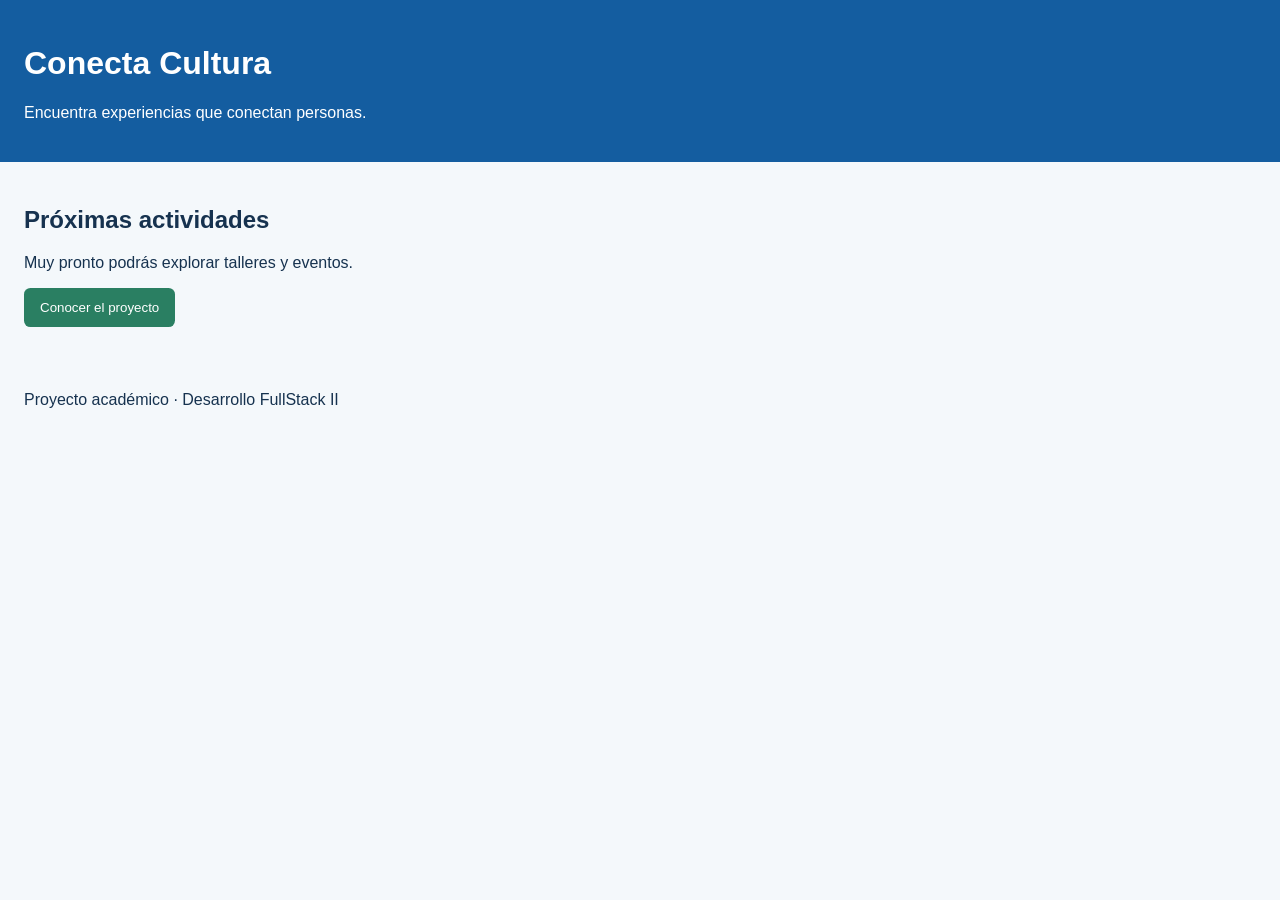
==== index.html @ 70ed10a1 "chore: crear estructura inicial del proyecto" ====
<!DOCTYPE html>
<html lang="es">
<head>
    <meta charset="UTF-8">
    <meta name="viewport" content="width=device-width, initial-scale=1.0">
    <meta name="description" content="Actividades y talleres de Conecta Cultura">
    <title>Conecta Cultura | Inicio</title>
    <link rel="stylesheet" href="assets/css/estilos.css">
</head>

<body>
    <header>
        <h1>Conecta Cultura</h1>
        <p>Encuentra experiencias que conectan personas.</p>
    </header>

    <main>
        <section>
            <h2>Próximas actividades</h2>
            <p>Muy pronto podrás explorar talleres y eventos.</p>
            <button id="boton-bienvenida" type="button">
                Conocer el proyecto
            </button>
        </section>
    </main>

    <footer>
        <p>Proyecto académico · Desarrollo FullStack II</p>
    </footer>

    <script src="assets/js/app.js"></script>
</body>
</html>
---- assets/css/estilos.css ----
* {
    box-sizing: border-box;
}

body {
    margin: 0;
    font-family: Arial, sans-serif;
    color: #16324f;
    background-color: #f4f8fb;
}

header,
main,
footer {
    padding: 1.5rem;
}

header {
    color: #ffffff;
    background-color: #145da0;
}

button {
    padding: 0.75rem 1rem;
    color: #ffffff;
    background-color: #2a7f62;
    border: 0;
    border-radius: 0.4rem;
    cursor: pointer;
}
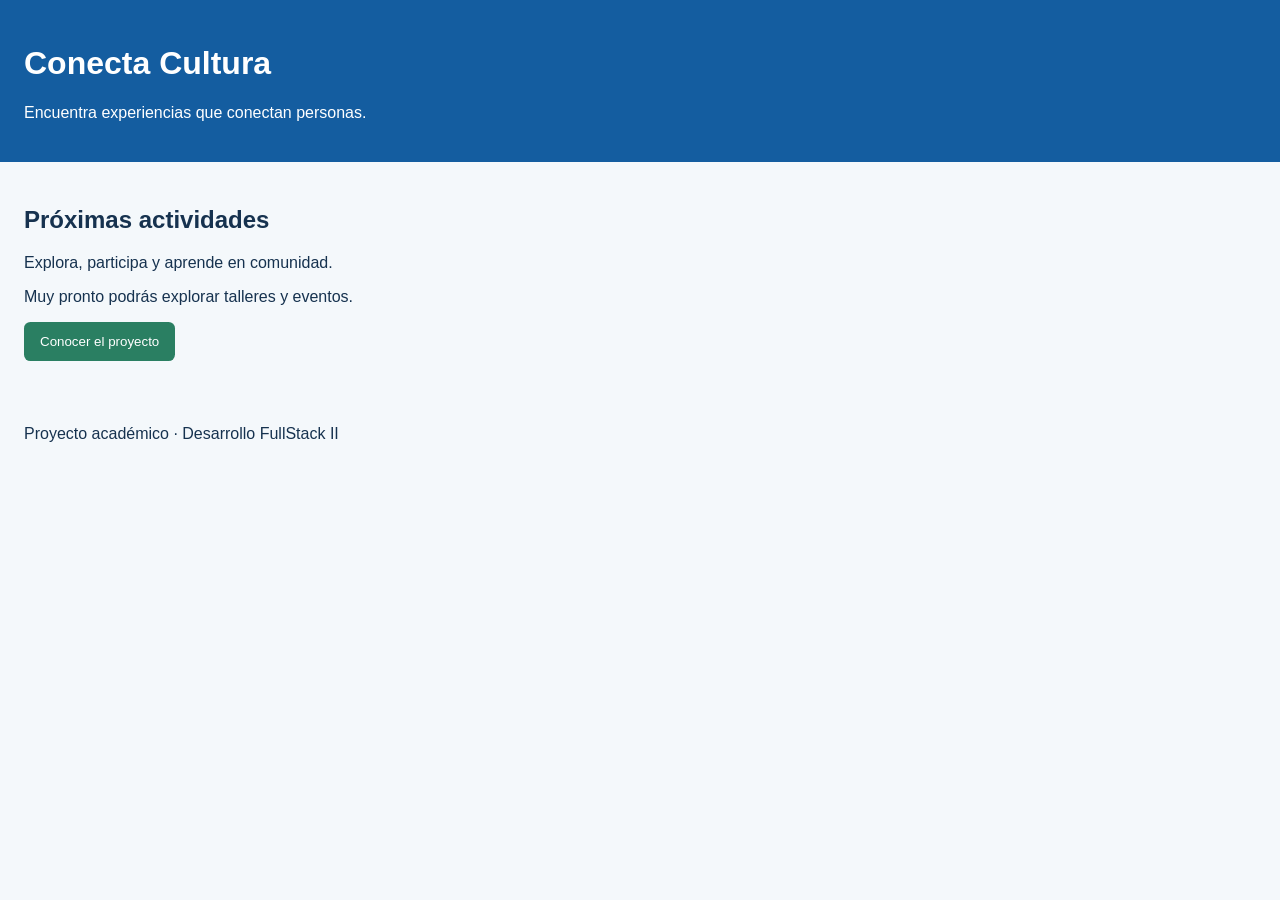
==== commit 66296537: "feat: agregar mensaje principal de la plataforma" ====
--- a/index.html
+++ b/index.html
@@ -17,6 +17,7 @@
     <main>
         <section>
             <h2>Próximas actividades</h2>
+            <p class="mensaje-inicial">Explora, participa y aprende en comunidad.</p>
             <p>Muy pronto podrás explorar talleres y eventos.</p>
             <button id="boton-bienvenida" type="button">
                 Conocer el proyecto
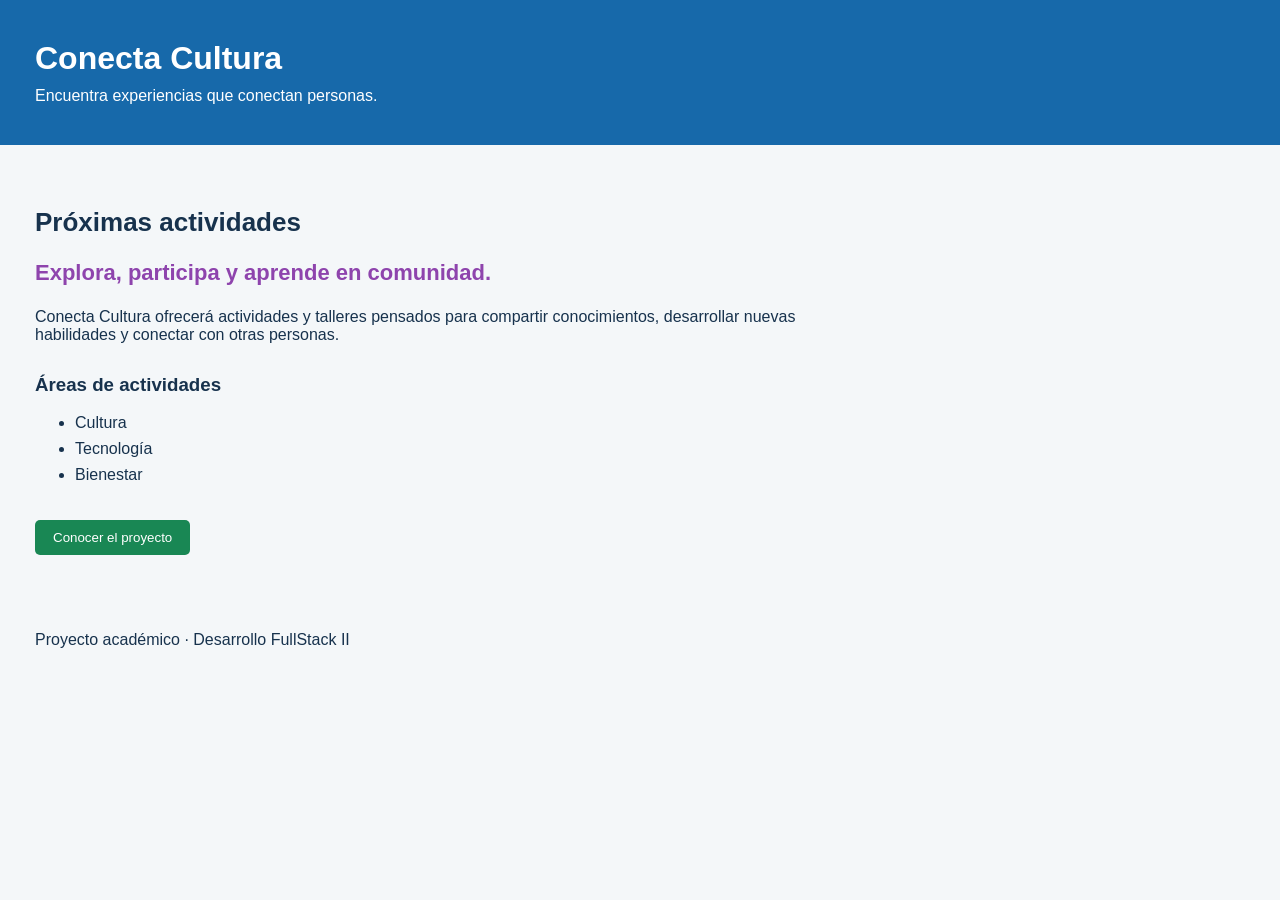
==== commit 4bb652f4: "feat: personalizar contenido inicial" ====
--- a/index.html
+++ b/index.html
@@ -9,6 +9,7 @@
 </head>
 
 <body>
+
     <header>
         <h1>Conecta Cultura</h1>
         <p>Encuentra experiencias que conectan personas.</p>
@@ -17,8 +18,25 @@
     <main>
         <section>
             <h2>Próximas actividades</h2>
-            <p class="mensaje-inicial">Explora, participa y aprende en comunidad.</p>
-            <p>Muy pronto podrás explorar talleres y eventos.</p>
+
+            <p class="mensaje-inicial">
+                Explora, participa y aprende en comunidad.
+            </p>
+
+            <p>
+                Conecta Cultura ofrecerá actividades y talleres pensados
+                para compartir conocimientos, desarrollar nuevas habilidades
+                y conectar con otras personas.
+            </p>
+
+            <h3>Áreas de actividades</h3>
+
+            <ul>
+                <li>Cultura</li>
+                <li>Tecnología</li>
+                <li>Bienestar</li>
+            </ul>
+
             <button id="boton-bienvenida" type="button">
                 Conocer el proyecto
             </button>
@@ -30,5 +48,6 @@
     </footer>
 
     <script src="assets/js/app.js"></script>
+
 </body>
 </html>
--- a/assets/css/estilos.css
+++ b/assets/css/estilos.css
@@ -1,30 +1,66 @@
-* {
-    box-sizing: border-box;
-}
-
 body {
     margin: 0;
     font-family: Arial, sans-serif;
-    color: #16324f;
-    background-color: #f4f8fb;
-}
-
-header,
-main,
-footer {
-    padding: 1.5rem;
+    background-color: #f4f7f9;
+    color: #17324d;
 }
 
 header {
-    color: #ffffff;
-    background-color: #145da0;
+    background-color: #1769aa;
+    color: white;
+    padding: 40px 35px;
+}
+
+header h1 {
+    margin: 0 0 10px;
+    font-size: 32px;
+}
+
+header p {
+    margin: 0;
+    font-size: 16px;
+}
+
+main {
+    padding: 40px 35px;
+}
+
+section {
+    max-width: 800px;
+}
+
+h2 {
+    font-size: 26px;
+}
+
+h3 {
+    margin-top: 30px;
+}
+
+.mensaje-inicial {
+    font-size: 22px;
+    color: #8e44ad;
+    font-weight: bold;
+}
+
+li {
+    margin-bottom: 8px;
 }
 
 button {
-    padding: 0.75rem 1rem;
-    color: #ffffff;
-    background-color: #2a7f62;
-    border: 0;
-    border-radius: 0.4rem;
+    margin-top: 20px;
+    padding: 10px 18px;
+    border: none;
+    border-radius: 5px;
+    background-color: #198754;
+    color: white;
     cursor: pointer;
+}
+
+button:hover {
+    background-color: #146c43;
+}
+
+footer {
+    padding: 20px 35px;
 }
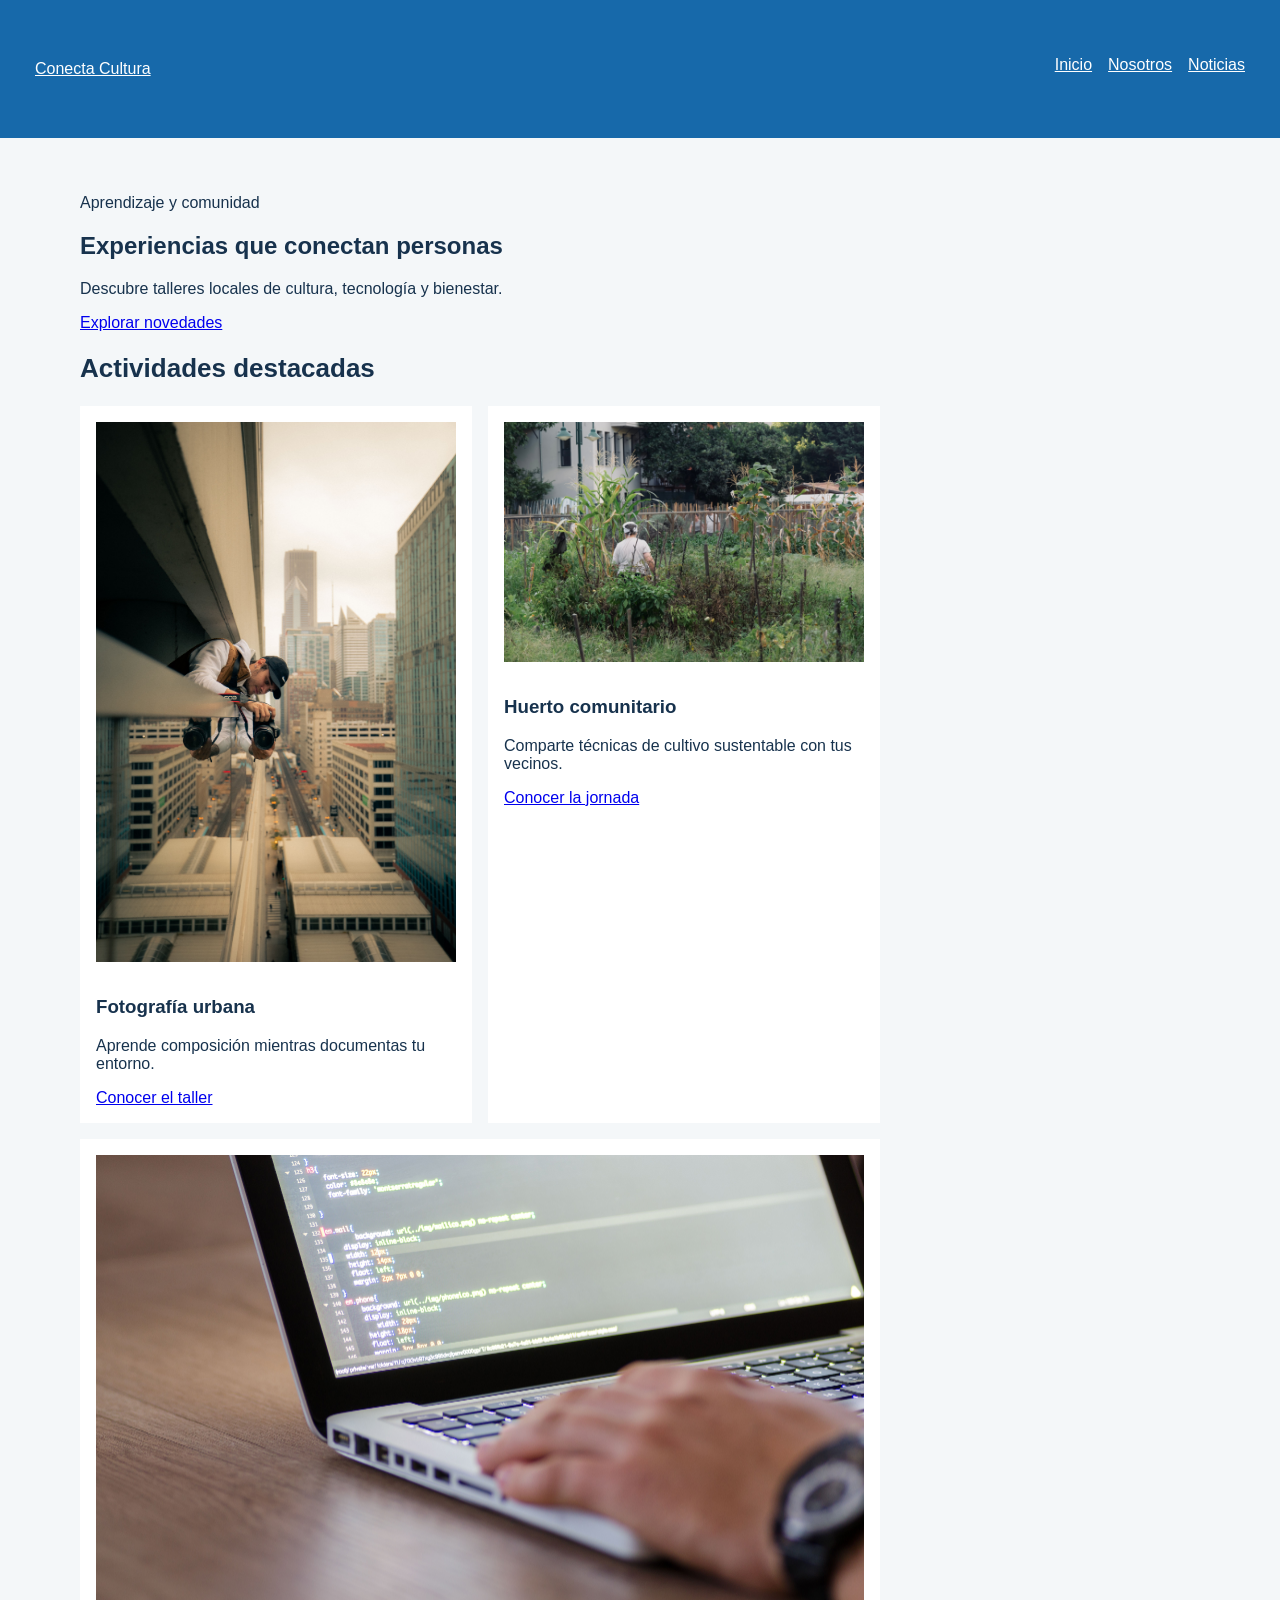
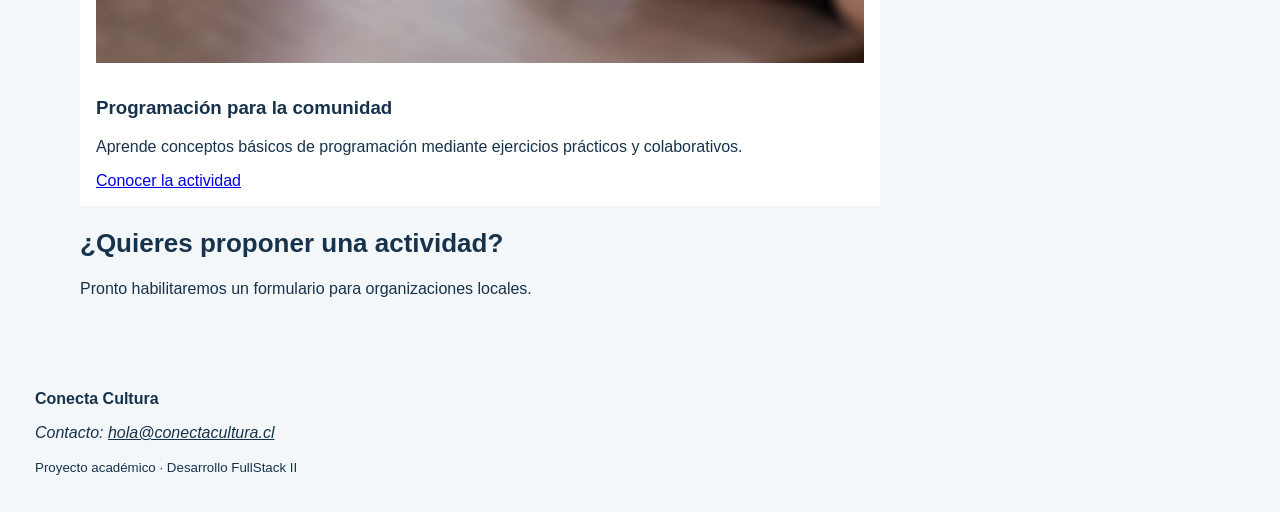
==== commit c05aa1df: "wip: avanzar guia 2" ====
--- a/index.html
+++ b/index.html
@@ -3,48 +3,173 @@
 <head>
     <meta charset="UTF-8">
     <meta name="viewport" content="width=device-width, initial-scale=1.0">
-    <meta name="description" content="Actividades y talleres de Conecta Cultura">
-    <title>Conecta Cultura | Inicio</title>
+    <meta name="description" content="Talleres y actividades de Conecta Cultura">
+    <title>Inicio | Conecta Cultura</title>
     <link rel="stylesheet" href="assets/css/estilos.css">
 </head>
 
 <body>
 
-    <header>
-        <h1>Conecta Cultura</h1>
-        <p>Encuentra experiencias que conectan personas.</p>
+    <a class="salto-contenido" href="#contenido-principal">
+        Ir al contenido
+    </a>
+
+    <header class="cabecera-sitio">
+
+        <a class="marca" href="index.html">
+            Conecta Cultura
+        </a>
+
+        <nav aria-label="Navegación principal">
+            <ul class="menu">
+                <li>
+                    <a href="index.html" aria-current="page">
+                        Inicio
+                    </a>
+                </li>
+
+                <li>
+                    <a href="nosotros.html">
+                        Nosotros
+                    </a>
+                </li>
+
+                <li>
+                    <a href="noticias.html">
+                        Noticias
+                    </a>
+                </li>
+            </ul>
+        </nav>
+
     </header>
 
-    <main>
-        <section>
-            <h2>Próximas actividades</h2>
+    <main id="contenido-principal">
 
-            <p class="mensaje-inicial">
-                Explora, participa y aprende en comunidad.
+        <section class="presentacion">
+
+            <p class="etiqueta">
+                Aprendizaje y comunidad
             </p>
 
+            <h1>
+                Experiencias que conectan personas
+            </h1>
+
             <p>
-                Conecta Cultura ofrecerá actividades y talleres pensados
-                para compartir conocimientos, desarrollar nuevas habilidades
-                y conectar con otras personas.
+                Descubre talleres locales de cultura, tecnología y bienestar.
             </p>
 
-            <h3>Áreas de actividades</h3>
+            <a class="boton" href="noticias.html">
+                Explorar novedades
+            </a>
 
-            <ul>
-                <li>Cultura</li>
-                <li>Tecnología</li>
-                <li>Bienestar</li>
-            </ul>
+        </section>
 
-            <button id="boton-bienvenida" type="button">
-                Conocer el proyecto
-            </button>
+        <section aria-labelledby="titulo-actividades">
+
+            <h2 id="titulo-actividades">
+                Actividades destacadas
+            </h2>
+
+            <div class="grilla-tarjetas">
+
+                <article class="tarjeta">
+
+                    <img
+                        src="assets/img/fotografia.jpg"
+                        alt="Participantes fotografiando edificios del barrio"
+                    >
+
+                    <h3>
+                        Fotografía urbana
+                    </h3>
+
+                    <p>
+                        Aprende composición mientras documentas tu entorno.
+                    </p>
+
+                    <a href="noticia-detalle-1.html">
+                        Conocer el taller
+                    </a>
+
+                </article>
+
+                <article class="tarjeta">
+
+                    <img
+                        src="assets/img/huerto.jpg"
+                        alt="Manos plantando una hierba en un huerto comunitario"
+                    >
+
+                    <h3>
+                        Huerto comunitario
+                    </h3>
+
+                    <p>
+                        Comparte técnicas de cultivo sustentable con tus vecinos.
+                    </p>
+
+                    <a href="noticia-detalle-2.html">
+                        Conocer la jornada
+                    </a>
+
+                </article>
+                <article class="tarjeta">
+
+    <img
+        src="assets/img/programacion.jpg"
+        alt="Persona trabajando con código en un computador durante una actividad de programación"
+    >
+
+    <h3>Programación para la comunidad</h3>
+
+    <p>
+        Aprende conceptos básicos de programación mediante ejercicios
+        prácticos y colaborativos.
+    </p>
+
+    <a href="noticias.html">Conocer la actividad</a>
+
+</article>
+
+            </div>
+
         </section>
+
+        <aside class="aviso" aria-labelledby="titulo-aviso">
+
+            <h2 id="titulo-aviso">
+                ¿Quieres proponer una actividad?
+            </h2>
+
+            <p>
+                Pronto habilitaremos un formulario para organizaciones locales.
+            </p>
+
+        </aside>
+
     </main>
 
-    <footer>
-        <p>Proyecto académico · Desarrollo FullStack II</p>
+    <footer class="pie-sitio">
+
+        <p>
+            <strong>Conecta Cultura</strong>
+        </p>
+
+        <address>
+            Contacto:
+            <a href="mailto:hola@conectacultura.cl">
+                hola@conectacultura.cl
+            </a>
+        </address>
+
+        <p>
+            <small>
+                Proyecto académico · Desarrollo FullStack II
+            </small>
+        </p>
+
     </footer>
 
     <script src="assets/js/app.js"></script>
--- a/assets/css/estilos.css
+++ b/assets/css/estilos.css
@@ -63,4 +63,55 @@
 
 footer {
     padding: 20px 35px;
+}
+.cabecera-sitio,
+.menu,
+.grilla-tarjetas {
+    display: flex;
+    gap: 1rem;
+}
+
+.cabecera-sitio {
+    align-items: center;
+    justify-content: space-between;
+}
+
+.menu {
+    padding: 0;
+    list-style: none;
+}
+
+.marca,
+.menu a,
+.pie-sitio a {
+    color: inherit;
+}
+
+main {
+    max-width: 70rem;
+    margin-inline: auto;
+}
+
+.grilla-tarjetas {
+    flex-wrap: wrap;
+}
+
+.tarjeta {
+    flex: 1 1 18rem;
+    padding: 1rem;
+    background: #ffffff;
+}
+
+img {
+    max-width: 100%;
+    height: auto;
+}
+
+.salto-contenido {
+    position: absolute;
+    left: -10000px;
+}
+
+.salto-contenido:focus {
+    position: static;
 }
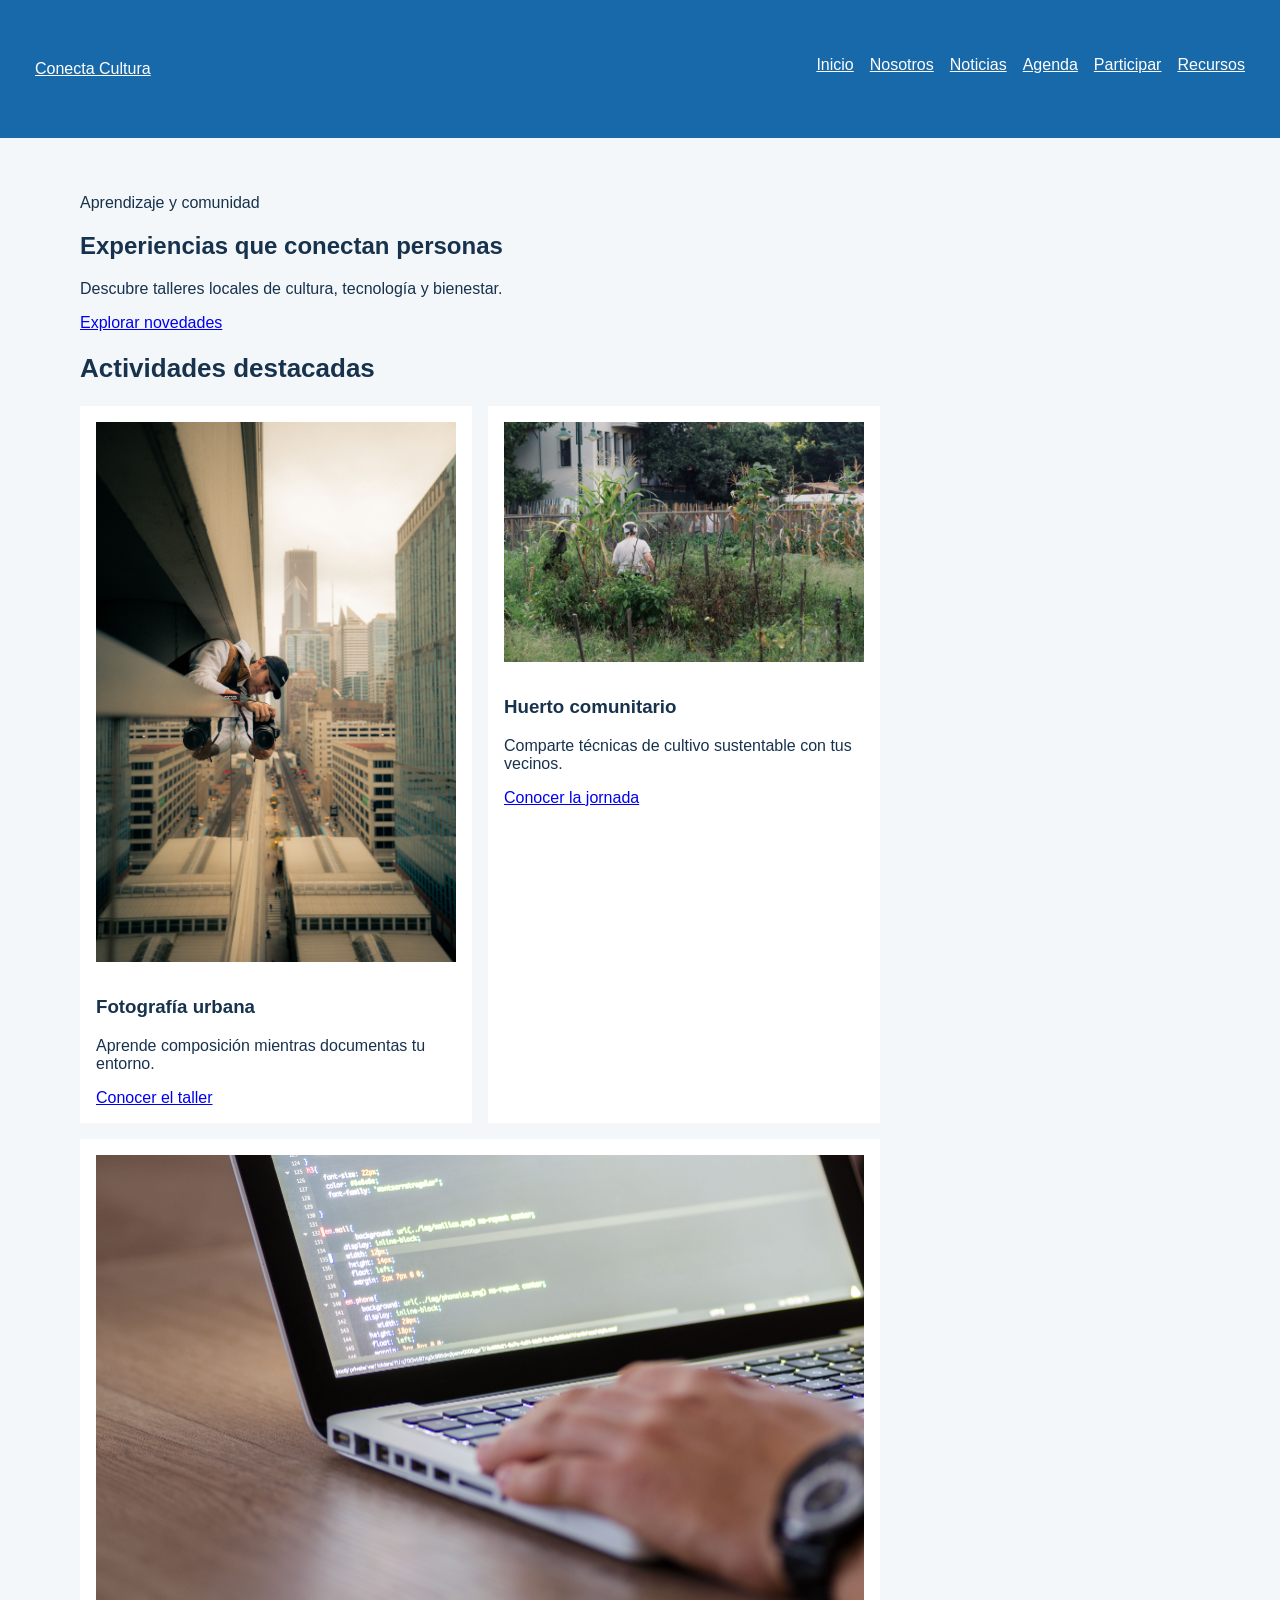
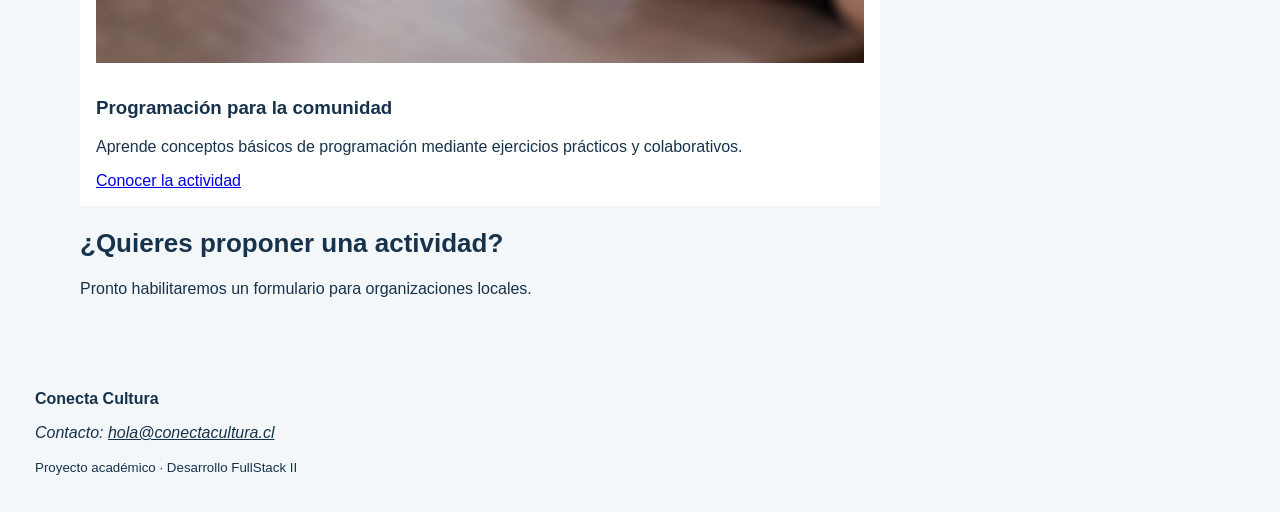
==== commit 4e898a07: "feat: completar guía 3" ====
--- a/index.html
+++ b/index.html
@@ -22,24 +22,30 @@
 
         <nav aria-label="Navegación principal">
             <ul class="menu">
-                <li>
-                    <a href="index.html" aria-current="page">
-                        Inicio
-                    </a>
-                </li>
+    <li>
+        <a href="index.html" aria-current="page">Inicio</a>
+    </li>
 
-                <li>
-                    <a href="nosotros.html">
-                        Nosotros
-                    </a>
-                </li>
+    <li>
+        <a href="nosotros.html">Nosotros</a>
+    </li>
 
-                <li>
-                    <a href="noticias.html">
-                        Noticias
-                    </a>
-                </li>
-            </ul>
+    <li>
+        <a href="noticias.html">Noticias</a>
+    </li>
+
+    <li>
+        <a href="agenda.html">Agenda</a>
+    </li>
+
+    <li>
+        <a href="participar.html">Participar</a>
+    </li>
+
+    <li>
+        <a href="recursos.html">Recursos</a>
+    </li>
+</ul>
         </nav>
 
     </header>
--- a/assets/css/estilos.css
+++ b/assets/css/estilos.css
@@ -114,4 +114,70 @@
 
 .salto-contenido:focus {
     position: static;
+}
+.tabla-contenedor {
+    max-width: 100%;
+    overflow-x: auto;
+}
+
+table {
+    width: 100%;
+    border-collapse: collapse;
+    background-color: #ffffff;
+}
+
+caption {
+    padding: 0.75rem;
+    font-weight: bold;
+    text-align: left;
+}
+
+th,
+td {
+    padding: 0.75rem;
+    border: 1px solid #b8c4cf;
+    text-align: left;
+}
+
+thead {
+    color: #ffffff;
+    background-color: #145da0;
+}
+.formulario {
+    display: grid;
+    gap: 1rem;
+    max-width: 42rem;
+}
+
+.formulario fieldset {
+    display: grid;
+    gap: 0.75rem;
+    padding: 1rem;
+    border: 1px solid #b8c4cf;
+}
+
+.formulario input,
+.formulario select,
+.formulario textarea {
+    width: 100%;
+    padding: 0.7rem;
+    font: inherit;
+}
+
+.formulario input[type="radio"],
+.formulario input[type="checkbox"] {
+    width: auto;
+}
+.mensaje-confirmacion {
+    max-width: 42rem;
+    padding: 2rem 0;
+}
+.recurso-video {
+    max-width: 50rem;
+}
+
+.recurso-video iframe {
+    width: 100%;
+    aspect-ratio: 16 / 9;
+    border: 0;
 }
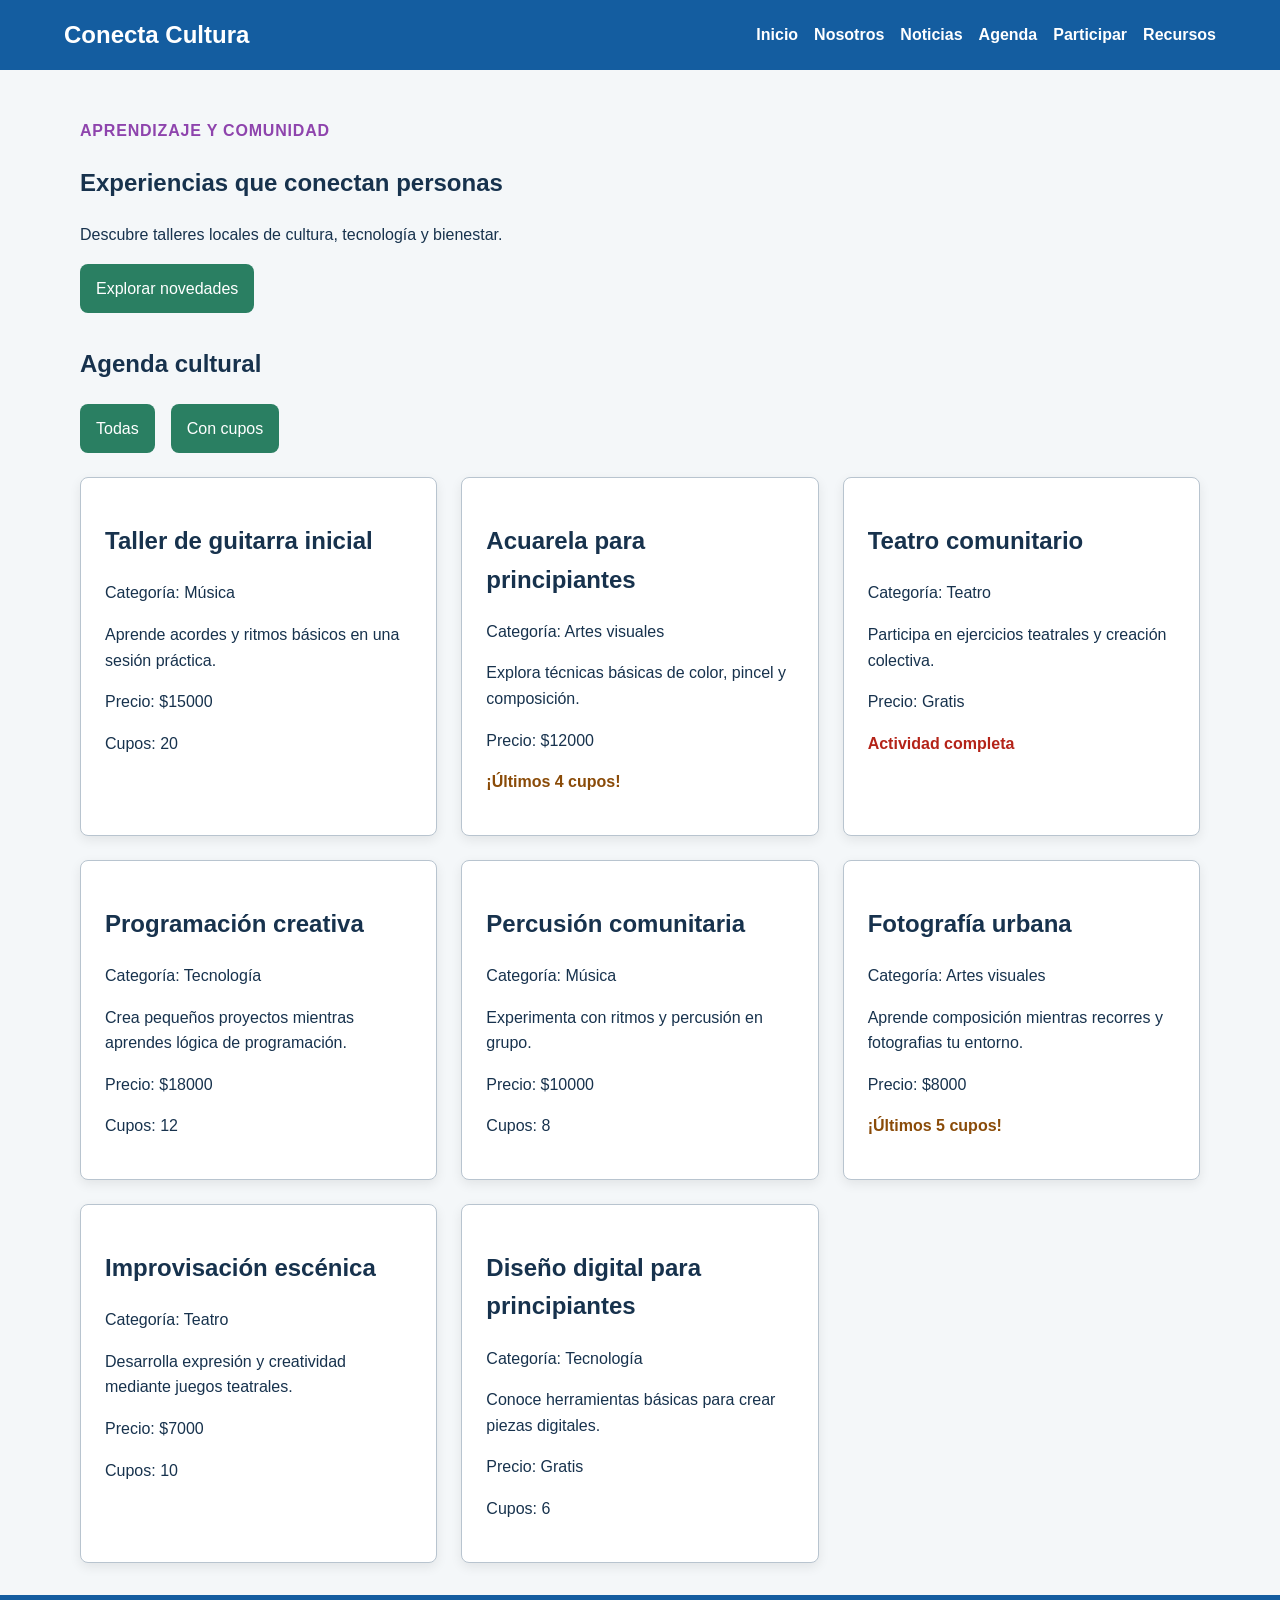
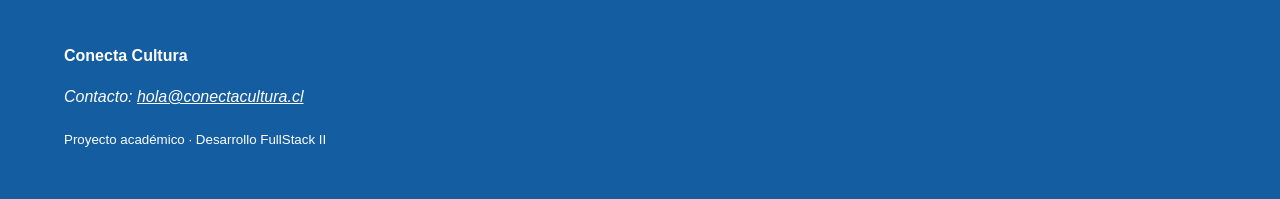
==== commit 08e4f012: "feat: agregar menú adaptable y cartelera dinámica" ====
--- a/index.html
+++ b/index.html
@@ -10,42 +10,36 @@
 
 <body>
 
-    <a class="salto-contenido" href="#contenido-principal">
-        Ir al contenido
-    </a>
-
     <header class="cabecera-sitio">
 
         <a class="marca" href="index.html">
             Conecta Cultura
         </a>
 
-        <nav aria-label="Navegación principal">
-            <ul class="menu">
-    <li>
-        <a href="index.html" aria-current="page">Inicio</a>
-    </li>
+        <button
+            id="boton-menu"
+            class="boton-menu"
+            type="button"
+            aria-controls="menu-principal"
+            aria-expanded="false"
+            aria-label="Abrir menú"
+        >
+            ☰
+        </button>
 
-    <li>
-        <a href="nosotros.html">Nosotros</a>
-    </li>
-
-    <li>
-        <a href="noticias.html">Noticias</a>
-    </li>
-
-    <li>
-        <a href="agenda.html">Agenda</a>
-    </li>
-
-    <li>
-        <a href="participar.html">Participar</a>
-    </li>
-
-    <li>
-        <a href="recursos.html">Recursos</a>
-    </li>
-</ul>
+        <nav
+            id="menu-principal"
+            class="menu"
+            aria-label="Navegación principal"
+        >
+            <ul>
+                <li><a href="index.html">Inicio</a></li>
+                <li><a href="nosotros.html">Nosotros</a></li>
+                <li><a href="noticias.html">Noticias</a></li>
+                <li><a href="agenda.html">Agenda</a></li>
+                <li><a href="participar.html">Participar</a></li>
+                <li><a href="recursos.html">Recursos</a></li>
+            </ul>
         </nav>
 
     </header>
@@ -53,10 +47,7 @@
     <main id="contenido-principal">
 
         <section class="presentacion">
-
-            <p class="etiqueta">
-                Aprendizaje y comunidad
-            </p>
+            <p class="etiqueta">Aprendizaje y comunidad</p>
 
             <h1>
                 Experiencias que conectan personas
@@ -69,91 +60,27 @@
             <a class="boton" href="noticias.html">
                 Explorar novedades
             </a>
+        </section>
+
+        <section aria-labelledby="titulo-cartelera">
+
+            <h1 id="titulo-cartelera">
+                Agenda cultural
+            </h1>
+
+            <div class="filtros">
+                <button id="mostrar-todas" type="button">
+                    Todas
+                </button>
+
+                <button id="mostrar-disponibles" type="button">
+                    Con cupos
+                </button>
+            </div>
+
+            <section id="cartelera" class="grilla-tarjetas"></section>
 
         </section>
-
-        <section aria-labelledby="titulo-actividades">
-
-            <h2 id="titulo-actividades">
-                Actividades destacadas
-            </h2>
-
-            <div class="grilla-tarjetas">
-
-                <article class="tarjeta">
-
-                    <img
-                        src="assets/img/fotografia.jpg"
-                        alt="Participantes fotografiando edificios del barrio"
-                    >
-
-                    <h3>
-                        Fotografía urbana
-                    </h3>
-
-                    <p>
-                        Aprende composición mientras documentas tu entorno.
-                    </p>
-
-                    <a href="noticia-detalle-1.html">
-                        Conocer el taller
-                    </a>
-
-                </article>
-
-                <article class="tarjeta">
-
-                    <img
-                        src="assets/img/huerto.jpg"
-                        alt="Manos plantando una hierba en un huerto comunitario"
-                    >
-
-                    <h3>
-                        Huerto comunitario
-                    </h3>
-
-                    <p>
-                        Comparte técnicas de cultivo sustentable con tus vecinos.
-                    </p>
-
-                    <a href="noticia-detalle-2.html">
-                        Conocer la jornada
-                    </a>
-
-                </article>
-                <article class="tarjeta">
-
-    <img
-        src="assets/img/programacion.jpg"
-        alt="Persona trabajando con código en un computador durante una actividad de programación"
-    >
-
-    <h3>Programación para la comunidad</h3>
-
-    <p>
-        Aprende conceptos básicos de programación mediante ejercicios
-        prácticos y colaborativos.
-    </p>
-
-    <a href="noticias.html">Conocer la actividad</a>
-
-</article>
-
-            </div>
-
-        </section>
-
-        <aside class="aviso" aria-labelledby="titulo-aviso">
-
-            <h2 id="titulo-aviso">
-                ¿Quieres proponer una actividad?
-            </h2>
-
-            <p>
-                Pronto habilitaremos un formulario para organizaciones locales.
-            </p>
-
-        </aside>
 
     </main>
 
@@ -179,6 +106,7 @@
     </footer>
 
     <script src="assets/js/app.js"></script>
+    <script src="assets/js/menu.js"></script>
 
 </body>
 </html>
--- a/assets/css/estilos.css
+++ b/assets/css/estilos.css
@@ -1,120 +1,142 @@
+:root {
+    --color-primario: #145da0;
+    --color-secundario: #2a7f62;
+    --color-acento: #8e44ad;
+    --color-texto: #17324d;
+    --color-fondo: #f4f7f9;
+    --color-blanco: #ffffff;
+    --color-borde: #b8c4cf;
+    --fuente-principal: Arial, sans-serif;
+    --radio: 0.5rem;
+    --sombra: 0 4px 12px rgba(0, 0, 0, 0.08);
+}
+
+* {
+    box-sizing: border-box;
+}
+
 body {
     margin: 0;
-    font-family: Arial, sans-serif;
-    background-color: #f4f7f9;
-    color: #17324d;
-}
-
-header {
-    background-color: #1769aa;
-    color: white;
-    padding: 40px 35px;
-}
-
-header h1 {
-    margin: 0 0 10px;
-    font-size: 32px;
-}
-
-header p {
+    font-family: var(--fuente-principal);
+    color: var(--color-texto);
+    background-color: var(--color-fondo);
+    line-height: 1.6;
+}
+
+img {
+    display: block;
+    max-width: 100%;
+    height: auto;
+}
+
+a {
+    color: var(--color-primario);
+}
+
+button,
+.boton {
+    display: inline-block;
+    padding: 0.75rem 1rem;
+    border: 0;
+    border-radius: var(--radio);
+    background-color: var(--color-secundario);
+    color: var(--color-blanco);
+    text-decoration: none;
+    cursor: pointer;
+    font: inherit;
+}
+
+.cabecera-sitio {
+    display: flex;
+    flex-direction: column;
+    gap: 1rem;
+    padding: 1rem 5%;
+    background-color: var(--color-primario);
+    color: var(--color-blanco);
+}
+
+.marca {
+    color: inherit;
+    font-size: 1.5rem;
+    font-weight: bold;
+    text-decoration: none;
+}
+
+.menu {
+    display: flex;
+    flex-direction: column;
+    gap: 0.5rem;
     margin: 0;
-    font-size: 16px;
-}
-
-main {
-    padding: 40px 35px;
-}
-
-section {
-    max-width: 800px;
-}
-
-h2 {
-    font-size: 26px;
-}
-
-h3 {
-    margin-top: 30px;
-}
-
-.mensaje-inicial {
-    font-size: 22px;
-    color: #8e44ad;
-    font-weight: bold;
-}
-
-li {
-    margin-bottom: 8px;
-}
-
-button {
-    margin-top: 20px;
-    padding: 10px 18px;
-    border: none;
-    border-radius: 5px;
-    background-color: #198754;
-    color: white;
-    cursor: pointer;
-}
-
-button:hover {
-    background-color: #146c43;
-}
-
-footer {
-    padding: 20px 35px;
-}
-.cabecera-sitio,
-.menu,
-.grilla-tarjetas {
-    display: flex;
-    gap: 1rem;
-}
-
-.cabecera-sitio {
-    align-items: center;
-    justify-content: space-between;
-}
-
-.menu {
     padding: 0;
     list-style: none;
 }
 
-.marca,
-.menu a,
-.pie-sitio a {
+.menu a {
     color: inherit;
+    text-decoration: none;
+    font-weight: bold;
 }
 
 main {
+    width: 90%;
     max-width: 70rem;
     margin-inline: auto;
+    padding: 2rem 0;
+}
+
+.presentacion,
+.encabezado-pagina {
+    margin-bottom: 2rem;
+}
+
+.etiqueta {
+    color: var(--color-acento);
+    font-weight: bold;
+    text-transform: uppercase;
+    letter-spacing: 0.05em;
 }
 
 .grilla-tarjetas {
-    flex-wrap: wrap;
+    display: block;
 }
 
 .tarjeta {
-    flex: 1 1 18rem;
-    padding: 1rem;
-    background: #ffffff;
-}
-
-img {
-    max-width: 100%;
-    height: auto;
-}
-
-.salto-contenido {
-    position: absolute;
-    left: -10000px;
-}
-
-.salto-contenido:focus {
-    position: static;
-}
+    margin-bottom: 1.5rem;
+    padding: 1.5rem;
+    background-color: var(--color-blanco);
+    border: 1px solid var(--color-borde);
+    border-radius: var(--radio);
+    box-shadow: var(--sombra);
+}
+
+.tarjeta img {
+    width: 100%;
+    margin-bottom: 1rem;
+    border-radius: var(--radio);
+}
+
+.aviso,
+.mensaje-confirmacion {
+    margin-top: 2rem;
+    padding: 1.5rem;
+    background-color: var(--color-blanco);
+    border-left: 0.3rem solid var(--color-secundario);
+    border-radius: var(--radio);
+}
+
+.noticia-completa {
+    max-width: 50rem;
+    margin-inline: auto;
+    padding: 2rem;
+    background-color: var(--color-blanco);
+    border-radius: var(--radio);
+    box-shadow: var(--sombra);
+}
+
+.noticia-completa figure {
+    margin: 2rem 0;
+}
+
 .tabla-contenedor {
     max-width: 100%;
     overflow-x: auto;
@@ -123,7 +145,7 @@
 table {
     width: 100%;
     border-collapse: collapse;
-    background-color: #ffffff;
+    background-color: var(--color-blanco);
 }
 
 caption {
@@ -135,14 +157,15 @@
 th,
 td {
     padding: 0.75rem;
-    border: 1px solid #b8c4cf;
+    border: 1px solid var(--color-borde);
     text-align: left;
 }
 
 thead {
-    color: #ffffff;
-    background-color: #145da0;
-}
+    color: var(--color-blanco);
+    background-color: var(--color-primario);
+}
+
 .formulario {
     display: grid;
     gap: 1rem;
@@ -153,7 +176,7 @@
     display: grid;
     gap: 0.75rem;
     padding: 1rem;
-    border: 1px solid #b8c4cf;
+    border: 1px solid var(--color-borde);
 }
 
 .formulario input,
@@ -168,10 +191,7 @@
 .formulario input[type="checkbox"] {
     width: auto;
 }
-.mensaje-confirmacion {
-    max-width: 42rem;
-    padding: 2rem 0;
-}
+
 .recurso-video {
     max-width: 50rem;
 }
@@ -180,4 +200,115 @@
     width: 100%;
     aspect-ratio: 16 / 9;
     border: 0;
+}
+
+.pie-sitio {
+    padding: 2rem 5%;
+    background-color: var(--color-primario);
+    color: var(--color-blanco);
+}
+
+.pie-sitio a {
+    color: inherit;
+}
+
+.salto-contenido {
+    position: absolute;
+    left: -10000px;
+}
+
+.salto-contenido:focus {
+    position: static;
+}
+
+/* Pantallas medianas */
+@media (min-width: 48rem) {
+
+    .cabecera-sitio {
+        flex-direction: row;
+        justify-content: space-between;
+        align-items: center;
+    }
+
+    .menu {
+        flex-direction: row;
+        flex-wrap: wrap;
+    }
+
+    .grilla-tarjetas {
+        display: grid;
+        grid-template-columns: 1fr 1fr;
+        gap: 1.5rem;
+    }
+
+    .tarjeta {
+        margin-bottom: 0;
+    }
+}
+
+/* Pantallas amplias */
+@media (min-width: 64rem) {
+
+    .grilla-tarjetas {
+        grid-template-columns: repeat(3, 1fr);
+    }
+}
+.boton-menu {
+    display: inline-block;
+    padding: 0.65rem 0.85rem;
+    font-size: 1.5rem;
+    background-color: #ffffff;
+    border: 0.1rem solid #1f4b5b;
+    border-radius: 0.35rem;
+    cursor: pointer;
+}
+
+.menu {
+    display: none;
+    flex-direction: column;
+    gap: 0.5rem;
+}
+
+.menu.menu-abierto {
+    display: flex;
+}
+
+.menu ul {
+    margin: 0;
+    padding: 0;
+    list-style: none;
+}
+
+.filtros {
+    display: flex;
+    flex-wrap: wrap;
+    gap: 1rem;
+    margin-bottom: 1.5rem;
+}
+
+.aviso-cupos {
+    color: #8a4b08;
+    font-weight: 700;
+}
+
+.actividad-completa {
+    color: #b42318;
+    font-weight: 700;
+}
+
+@media (min-width: 768px) {
+    .boton-menu {
+        display: none;
+    }
+
+    .menu {
+        display: flex;
+        flex-direction: row;
+    }
+
+    .menu ul {
+        display: flex;
+        flex-direction: row;
+        gap: 1rem;
+    }
 }
